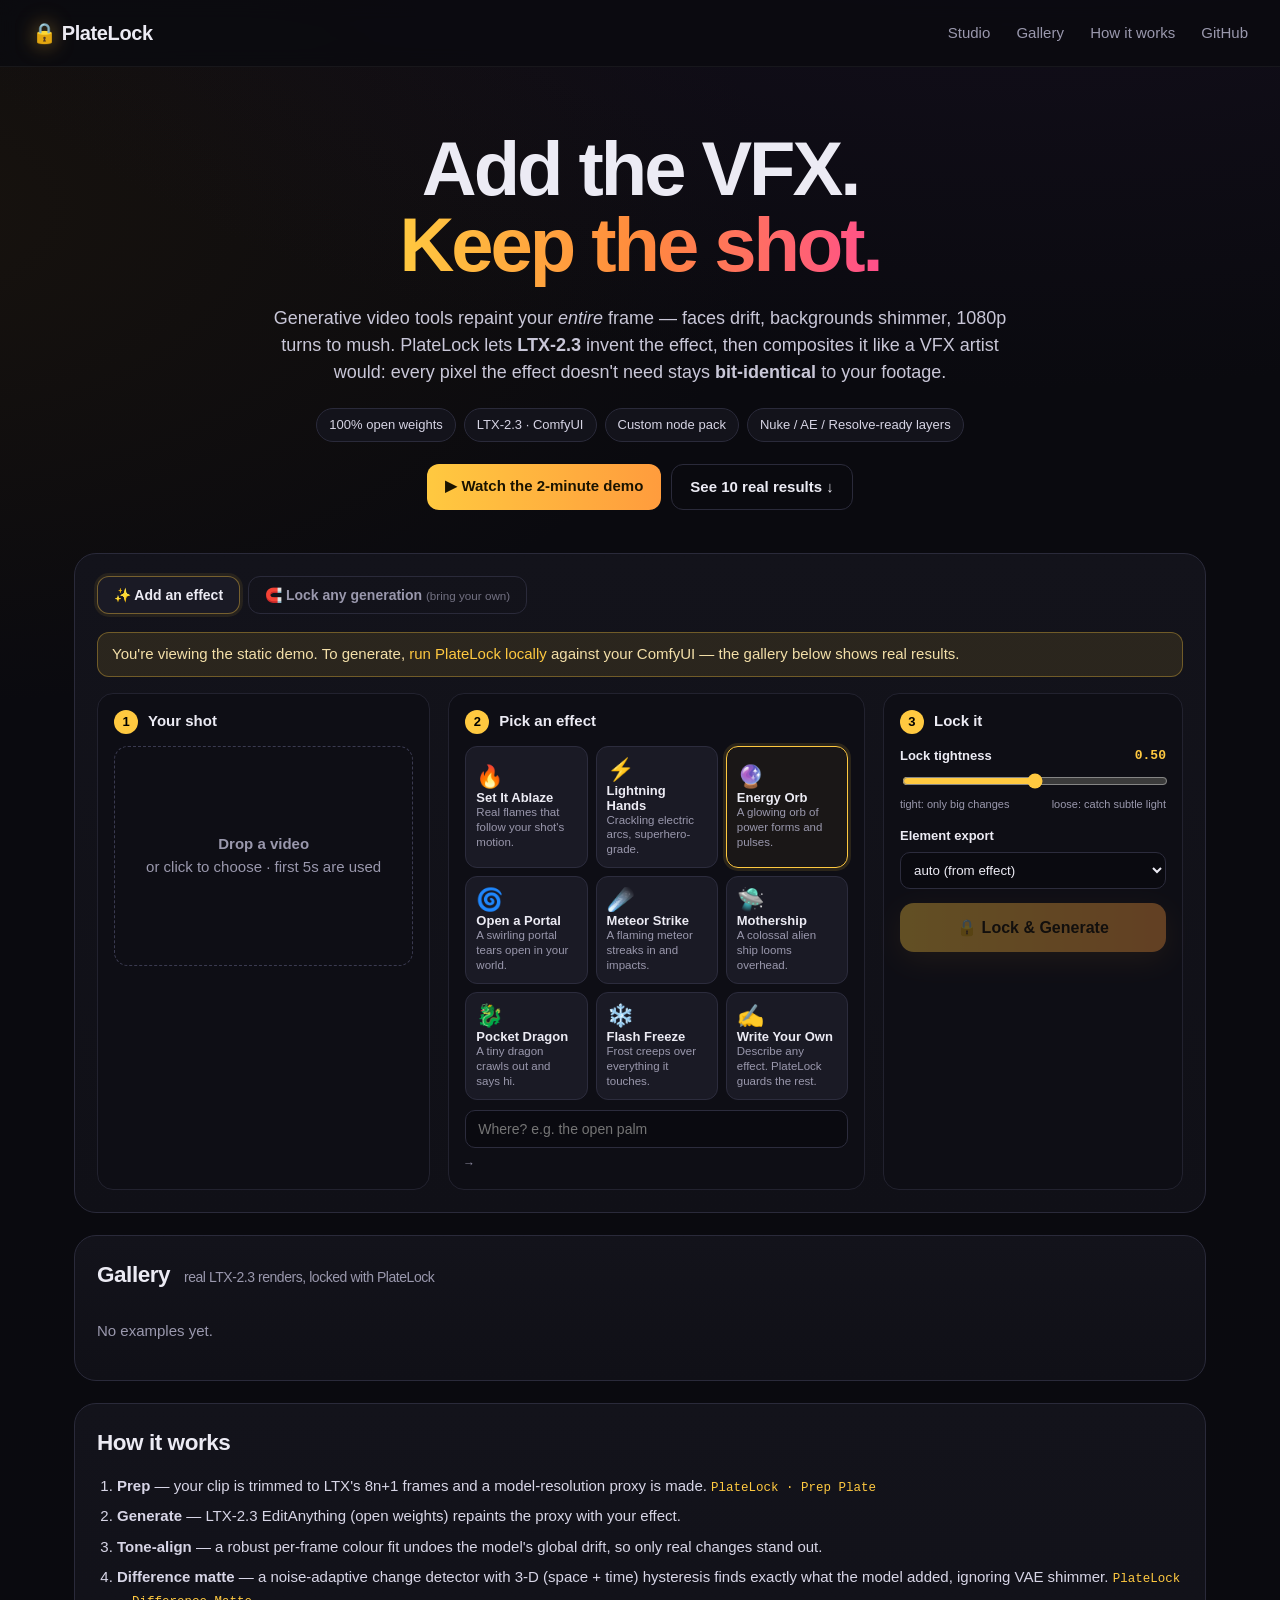
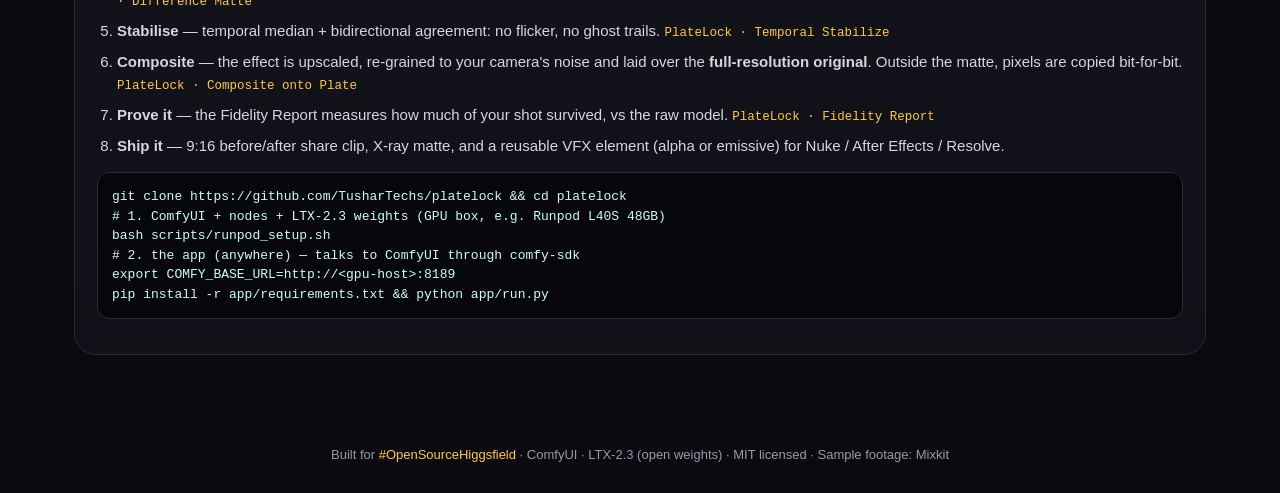
==== app/web/index.html @ 761c7132 "PlateLock: plate-preserving generative VFX for ComfyUI + LTX-2.3 - comfyui-platelock: 11 nodes (diff" ====
<!doctype html>
<html lang="en">
<head>
  <meta charset="utf-8" />
  <meta name="viewport" content="width=device-width, initial-scale=1" />
  <title>PlateLock — Add the VFX. Keep the shot.</title>
  <meta name="description" content="Open-source generative VFX on ComfyUI + LTX-2.3. Effects are composited onto your original footage; every pixel the effect doesn't need stays bit-identical." />
  <link rel="stylesheet" href="style.css" />
  <link rel="icon" href="data:image/svg+xml,<svg xmlns='http://www.w3.org/2000/svg' viewBox='0 0 100 100'><text y='.9em' font-size='90'>🔒</text></svg>" />
</head>
<body>
  <header class="top">
    <div class="brand"><span class="lock">🔒</span> PlateLock</div>
    <nav>
      <a href="#studio">Studio</a>
      <a href="#gallery">Gallery</a>
      <a href="#how">How it works</a>
      <a href="https://github.com/TusharTechs/platelock" id="gh-link" target="_blank" rel="noopener">GitHub</a>
    </nav>
  </header>

  <section class="hero">
    <h1>Add the VFX.<br /><span class="accent">Keep the shot.</span></h1>
    <p class="sub">Generative video tools repaint your <em>entire</em> frame — faces drift, backgrounds shimmer, 1080p turns to mush.
      PlateLock lets <b>LTX-2.3</b> invent the effect, then composites it like a VFX artist would:
      every pixel the effect doesn't need stays <b>bit-identical</b> to your footage.</p>
    <div class="badges">
      <span class="badge">100% open weights</span>
      <span class="badge">LTX-2.3 · ComfyUI</span>
      <span class="badge">Custom node pack</span>
      <span class="badge">Nuke / AE / Resolve-ready layers</span>
    </div>
    <p class="cta"><a class="watch" href="https://tushartechs.github.io/platelock/platelock_demo.mp4" target="_blank" rel="noopener">▶ Watch the 2-minute demo</a>
      <a class="watch ghost" href="#gallery">See 10 real results ↓</a></p>
  </section>

  <main>
    <!-- ================= STUDIO ================= -->
    <section id="studio" class="card studio">
      <div class="tabs" role="tablist">
        <button class="tab active" data-mode="fx">✨ Add an effect</button>
        <button class="tab" data-mode="lock">🧲 Lock any generation <small>(bring your own)</small></button>
      </div>

      <div class="offline-note hidden" id="offline-note">
        You're viewing the static demo. To generate, <a href="#how">run PlateLock locally</a> against your ComfyUI — the gallery below shows real results.
      </div>

      <div class="steps">
        <div class="step">
          <div class="step-h"><span class="n">1</span> Your shot</div>
          <label class="drop" id="drop-plate">
            <input type="file" accept="video/*" id="file-plate" hidden />
            <video id="prev-plate" muted loop playsinline class="hidden"></video>
            <div class="drop-msg"><b>Drop a video</b><br />or click to choose · first <span class="maxs">5</span>s are used</div>
          </label>
        </div>

        <div class="step mode-fx">
          <div class="step-h"><span class="n">2</span> Pick an effect</div>
          <div class="presets" id="presets"></div>
          <input id="subject" class="text" placeholder="Where? e.g. the open palm" />
          <div class="prompt-preview" id="prompt-preview"></div>
        </div>

        <div class="step mode-lock hidden">
          <div class="step-h"><span class="n">2</span> The generated version</div>
          <label class="drop" id="drop-gen">
            <input type="file" accept="video/*" id="file-gen" hidden />
            <video id="prev-gen" muted loop playsinline class="hidden"></video>
            <div class="drop-msg"><b>Drop the AI-edited clip</b><br />from any video-to-video model</div>
          </label>
        </div>

        <div class="step">
          <div class="step-h"><span class="n">3</span> Lock it</div>
          <div class="ctl">
            <label>Lock tightness <output id="sens-out">0.50</output></label>
            <input type="range" id="sens" min="0" max="1" step="0.05" value="0.5" />
            <div class="hint"><span>tight: only big changes</span><span>loose: catch subtle light</span></div>
          </div>
          <div class="ctl">
            <label>Element export</label>
            <select id="element">
              <option value="">auto (from effect)</option>
              <option value="alpha">alpha — comp "over"</option>
              <option value="emissive">emissive — comp "screen/add"</option>
            </select>
          </div>
          <button class="go" id="go" disabled>🔒 Lock &amp; Generate</button>
          <div class="status hidden" id="status">
            <div class="bar"><i id="bar"></i></div>
            <div class="msg" id="msg"></div>
          </div>
        </div>
      </div>
    </section>

    <!-- ================= RESULT ================= -->
    <section id="result" class="card result hidden">
      <div class="result-head">
        <h2 id="result-title">Result</h2>
        <div class="seg" id="left-seg">
          <span>Left</span>
          <button data-left="original" class="on">Original</button>
          <button data-left="raw">Raw LTX</button>
        </div>
        <div class="seg" id="right-seg">
          <span>Right</span>
          <button data-right="comp" class="on">PlateLock</button>
          <button data-right="xray">X-Ray</button>
          <button data-right="element">VFX element</button>
          <button data-right="raw">Raw LTX</button>
        </div>
      </div>

      <div class="result-prompt" id="result-prompt"></div>
      <div class="compare" id="compare">
        <video id="v-right" muted loop playsinline></video>
        <video id="v-left" muted loop playsinline></video>
        <div class="handle" id="handle"><span>⟷</span></div>
        <div class="tag l" id="tag-l">ORIGINAL</div>
        <div class="tag r" id="tag-r">PLATELOCK</div>
      </div>
      <div class="transport">
        <button id="play">⏯</button>
        <button id="zoom" title="Zoom to inspect detail">🔍 1×</button>
        <span class="tip">Drag the divider. Try <b>Left: Raw LTX</b> vs <b>Right: PlateLock</b> and zoom in.</span>
      </div>

      <div class="fidelity" id="fidelity"></div>

      <div class="downloads" id="downloads"></div>
    </section>

    <!-- ================= GALLERY ================= -->
    <section id="gallery" class="card">
      <h2>Gallery <small>real LTX-2.3 renders, locked with PlateLock</small></h2>
      <div class="gallery" id="gallery-grid"><p class="muted">Loading examples…</p></div>
    </section>

    <!-- ================= HOW ================= -->
    <section id="how" class="card how">
      <h2>How it works</h2>
      <ol class="pipeline">
        <li><b>Prep</b> — your clip is trimmed to LTX's 8n+1 frames and a model-resolution proxy is made. <i>PlateLock · Prep Plate</i></li>
        <li><b>Generate</b> — LTX-2.3 EditAnything (open weights) repaints the proxy with your effect.</li>
        <li><b>Tone-align</b> — a robust per-frame colour fit undoes the model's global drift, so only real changes stand out.</li>
        <li><b>Difference matte</b> — a noise-adaptive change detector with 3-D (space + time) hysteresis finds exactly what the model added, ignoring VAE shimmer. <i>PlateLock · Difference Matte</i></li>
        <li><b>Stabilise</b> — temporal median + bidirectional agreement: no flicker, no ghost trails. <i>PlateLock · Temporal Stabilize</i></li>
        <li><b>Composite</b> — the effect is upscaled, re-grained to your camera's noise and laid over the <b>full-resolution original</b>. Outside the matte, pixels are copied bit-for-bit. <i>PlateLock · Composite onto Plate</i></li>
        <li><b>Prove it</b> — the Fidelity Report measures how much of your shot survived, vs the raw model. <i>PlateLock · Fidelity Report</i></li>
        <li><b>Ship it</b> — 9:16 before/after share clip, X-ray matte, and a reusable VFX element (alpha or emissive) for Nuke / After Effects / Resolve.</li>
      </ol>
      <pre class="code">git clone https://github.com/TusharTechs/platelock && cd platelock
# 1. ComfyUI + nodes + LTX-2.3 weights (GPU box, e.g. Runpod L40S 48GB)
bash scripts/runpod_setup.sh
# 2. the app (anywhere) — talks to ComfyUI through comfy-sdk
export COMFY_BASE_URL=http://&lt;gpu-host&gt;:8189
pip install -r app/requirements.txt && python app/run.py</pre>
    </section>
  </main>

  <footer>
    Built for <a href="https://comfy.org/open-source-higgsfield" target="_blank" rel="noopener">#OpenSourceHiggsfield</a> ·
    ComfyUI · LTX-2.3 (open weights) · MIT licensed · Sample footage: Mixkit
  </footer>

  <script src="app.js"></script>
</body>
</html>
---- app/web/style.css ----
:root {
  --bg: #0a0a0f;
  --panel: #13131b;
  --panel2: #1a1a25;
  --line: #2a2a3a;
  --text: #ecebf4;
  --muted: #9a98ad;
  --gold: #ffc940;
  --pink: #ff4f8b;
  --cyan: #4fe3ff;
  --r: 16px;
}
* { box-sizing: border-box; }
html { scroll-behavior: smooth; }
body {
  margin: 0; background: var(--bg); color: var(--text);
  font: 15px/1.5 ui-sans-serif, -apple-system, "Segoe UI", Inter, Roboto, sans-serif;
  background-image: radial-gradient(1200px 600px at 80% -10%, #2b1a3d55, transparent),
                    radial-gradient(900px 500px at -10% 10%, #3d2a0a44, transparent);
}
a { color: var(--gold); text-decoration: none; }
.hidden { display: none !important; }
.muted { color: var(--muted); }

.top { display: flex; align-items: center; justify-content: space-between; padding: 18px 32px; position: sticky; top: 0; z-index: 10;
  background: #0a0a0fcc; backdrop-filter: blur(10px); border-bottom: 1px solid #ffffff0d; }
.brand { font-weight: 800; font-size: 20px; letter-spacing: -.02em; }
.brand .lock { filter: drop-shadow(0 0 10px #ffc94088); }
nav a { color: var(--muted); margin-left: 22px; font-weight: 500; }
nav a:hover { color: var(--text); }

.hero { max-width: 980px; margin: 0 auto; padding: 64px 24px 28px; text-align: center; }
.hero h1 { font-size: clamp(40px, 7vw, 76px); line-height: 1; letter-spacing: -.04em; margin: 0 0 22px; }
.accent { background: linear-gradient(90deg, var(--gold), #ff8a3d 50%, var(--pink)); -webkit-background-clip: text; background-clip: text; color: transparent; }
.sub { color: #c9c7d8; font-size: 18px; max-width: 760px; margin: 0 auto 22px; }
.badges { display: flex; gap: 8px; justify-content: center; flex-wrap: wrap; }
.badge { border: 1px solid var(--line); background: var(--panel); padding: 6px 12px; border-radius: 99px; font-size: 13px; color: #d6d4e4; }

main { max-width: 1180px; margin: 0 auto; padding: 0 24px 60px; display: grid; gap: 22px; }
.card { background: linear-gradient(180deg, var(--panel), #101017); border: 1px solid var(--line); border-radius: 22px; padding: 22px; }
h2 { margin: 0 0 14px; letter-spacing: -.02em; }
h2 small { color: var(--muted); font-weight: 400; font-size: 14px; margin-left: 8px; }

.tabs { display: flex; gap: 8px; margin-bottom: 18px; }
.tab { background: transparent; border: 1px solid var(--line); color: var(--muted); padding: 10px 16px; border-radius: 12px; cursor: pointer; font-weight: 600; font-size: 14px; }
.tab small { font-weight: 400; opacity: .7; }
.tab.active { background: var(--panel2); color: var(--text); border-color: #ffc94066; box-shadow: 0 0 0 3px #ffc94014; }
.offline-note { background: #ffc9401a; border: 1px solid #ffc94055; padding: 10px 14px; border-radius: 12px; margin-bottom: 16px; color: #f3dfa8; }

.steps { display: grid; grid-template-columns: 1fr 1.25fr 0.9fr; gap: 18px; }
@media (max-width: 960px) { .steps { grid-template-columns: 1fr; } }
.step { background: #0e0e15; border: 1px solid #22222f; border-radius: var(--r); padding: 16px; }
.step-h { font-weight: 700; margin-bottom: 12px; display: flex; align-items: center; gap: 10px; }
.step-h .n { width: 24px; height: 24px; border-radius: 50%; display: grid; place-items: center; background: var(--gold); color: #000; font-size: 13px; }

.drop { display: grid; place-items: center; min-height: 220px; border: 1.5px dashed #3a3a50; border-radius: 14px; cursor: pointer; position: relative; overflow: hidden; text-align: center; color: var(--muted); transition: .2s; }
.drop:hover, .drop.over { border-color: var(--gold); background: #ffc9400a; }
.drop video { position: absolute; inset: 0; width: 100%; height: 100%; object-fit: cover; }
.drop video:not(.hidden) + .drop-msg { display: none; }

.presets { display: grid; grid-template-columns: repeat(3, 1fr); gap: 8px; margin-bottom: 10px; }
.preset { background: var(--panel2); border: 1px solid #2c2c3d; border-radius: 12px; padding: 10px; cursor: pointer; text-align: left; color: var(--text); transition: .15s; }
.preset:hover { transform: translateY(-1px); border-color: #4a4a66; }
.preset.on { border-color: var(--gold); box-shadow: 0 0 0 3px #ffc9401f; background: #ffc9400d; }
.preset .e { font-size: 22px; }
.preset .t { font-weight: 700; font-size: 13px; }
.preset .b { color: var(--muted); font-size: 11.5px; line-height: 1.3; }
.text { width: 100%; background: #0a0a10; border: 1px solid #2c2c3d; color: var(--text); border-radius: 10px; padding: 10px 12px; font-size: 14px; }
.prompt-preview { margin-top: 8px; font: 12px/1.4 ui-monospace, SFMono-Regular, Menlo, monospace; color: #8f8da3; }

.ctl { margin-bottom: 14px; }
.ctl label { display: flex; justify-content: space-between; font-weight: 600; font-size: 13px; margin-bottom: 6px; }
.ctl output { color: var(--gold); font-family: ui-monospace, monospace; }
.ctl input[type=range] { width: 100%; accent-color: var(--gold); }
.ctl select { width: 100%; background: #0a0a10; color: var(--text); border: 1px solid #2c2c3d; border-radius: 10px; padding: 9px; }
.hint { display: flex; justify-content: space-between; font-size: 11px; color: var(--muted); }
.go { width: 100%; padding: 15px; border: 0; border-radius: 14px; font-weight: 800; font-size: 16px; cursor: pointer; color: #1a1300;
  background: linear-gradient(90deg, var(--gold), #ff9c3d); box-shadow: 0 8px 30px #ffb34033; transition: .15s; }
.go:hover:not(:disabled) { transform: translateY(-1px); box-shadow: 0 10px 40px #ffb34055; }
.go:disabled { opacity: .35; cursor: not-allowed; }
.status { margin-top: 14px; }
.bar { height: 6px; background: #22222f; border-radius: 9px; overflow: hidden; }
.bar i { display: block; height: 100%; width: 0; background: linear-gradient(90deg, var(--gold), var(--pink)); transition: width .4s; }
.msg { font-size: 13px; color: #cfcde0; margin-top: 8px; min-height: 20px; }

.result-head { display: flex; flex-wrap: wrap; gap: 12px; align-items: center; margin-bottom: 14px; }
.result-head h2 { margin: 0 auto 0 0; }
.seg { display: flex; align-items: center; gap: 4px; background: #0e0e15; border: 1px solid var(--line); border-radius: 12px; padding: 4px; }
.seg span { color: var(--muted); font-size: 12px; padding: 0 6px; }
.seg button { background: transparent; color: var(--muted); border: 0; padding: 6px 10px; border-radius: 8px; cursor: pointer; font-weight: 600; font-size: 13px; }
.seg button.on { background: var(--panel2); color: var(--text); box-shadow: inset 0 0 0 1px #ffc94055; }

.compare { position: relative; aspect-ratio: 16/9; background: #000; border-radius: 16px; overflow: hidden; user-select: none; cursor: ew-resize; }
.compare video { position: absolute; inset: 0; width: 100%; height: 100%; object-fit: contain; transform-origin: center; transition: transform .25s; }
#v-left { clip-path: inset(0 50% 0 0); }
.handle { position: absolute; top: 0; bottom: 0; left: 50%; width: 2px; background: #fff; box-shadow: 0 0 18px #fff8; transform: translateX(-1px); }
.handle span { position: absolute; top: 50%; left: 50%; transform: translate(-50%, -50%); background: #fff; color: #000; border-radius: 99px; padding: 4px 9px; font-weight: 800; font-size: 13px; }
.tag { position: absolute; top: 12px; font: 700 11px/1 ui-monospace, monospace; letter-spacing: .12em; background: #000a; padding: 6px 8px; border-radius: 6px; }
.tag.l { left: 12px; } .tag.r { right: 12px; color: var(--gold); }
.transport { display: flex; gap: 10px; align-items: center; margin: 10px 0 18px; }
.transport button { background: var(--panel2); border: 1px solid var(--line); color: var(--text); border-radius: 10px; padding: 7px 12px; cursor: pointer; }
.tip { color: var(--muted); font-size: 13px; }

.fidelity { display: grid; grid-template-columns: 1.3fr 1fr 1fr; gap: 12px; }
@media (max-width: 860px) { .fidelity { grid-template-columns: 1fr; } }
.stat { background: #0e0e15; border: 1px solid var(--line); border-radius: 14px; padding: 16px; }
.stat .big { font-size: 40px; font-weight: 800; letter-spacing: -.03em; }
.stat .big.gold { color: var(--gold); }
.stat .big.pink { color: var(--pink); }
.stat .lbl { color: var(--muted); font-size: 13px; }
.downloads { display: flex; flex-wrap: wrap; gap: 8px; margin-top: 16px; }
.downloads a { border: 1px solid var(--line); background: var(--panel2); padding: 8px 12px; border-radius: 10px; color: var(--text); font-size: 13px; }
.downloads a:hover { border-color: var(--gold); }

.gallery { display: grid; grid-template-columns: repeat(auto-fill, minmax(260px, 1fr)); gap: 14px; }
.g-item { background: #0e0e15; border: 1px solid var(--line); border-radius: 14px; overflow: hidden; cursor: pointer; transition: .15s; }
.g-item:hover { transform: translateY(-2px); border-color: #ffc94077; }
.g-item video { width: 100%; aspect-ratio: 16/9; object-fit: cover; display: block; background: #000; }
.g-item .cap { padding: 10px 12px; }
.g-item .cap b { display: block; }
.g-item .cap span { color: var(--muted); font-size: 12.5px; }
.g-item .pct { float: right; color: var(--gold); font: 700 12px ui-monospace, monospace; }

.pipeline { padding-left: 20px; color: #d7d5e6; }
.pipeline li { margin: 8px 0; }
.pipeline i { color: var(--gold); font-style: normal; font-size: 12.5px; font-family: ui-monospace, monospace; }
.code { background: #07070b; border: 1px solid var(--line); border-radius: 12px; padding: 14px; overflow: auto; font-size: 13px; color: #cfe; }
footer { text-align: center; color: var(--muted); padding: 30px; font-size: 13px; }
.result-prompt { font: 12.5px/1.4 ui-monospace, monospace; color: var(--muted); margin: -4px 0 12px; }
.cta { margin-top: 22px; display: flex; gap: 10px; justify-content: center; flex-wrap: wrap; }
.watch { padding: 11px 18px; border-radius: 12px; font-weight: 800; color: #1a1300; background: linear-gradient(90deg, var(--gold), #ff9c3d); }
.watch.ghost { background: transparent; color: var(--text); border: 1px solid var(--line); font-weight: 600; }
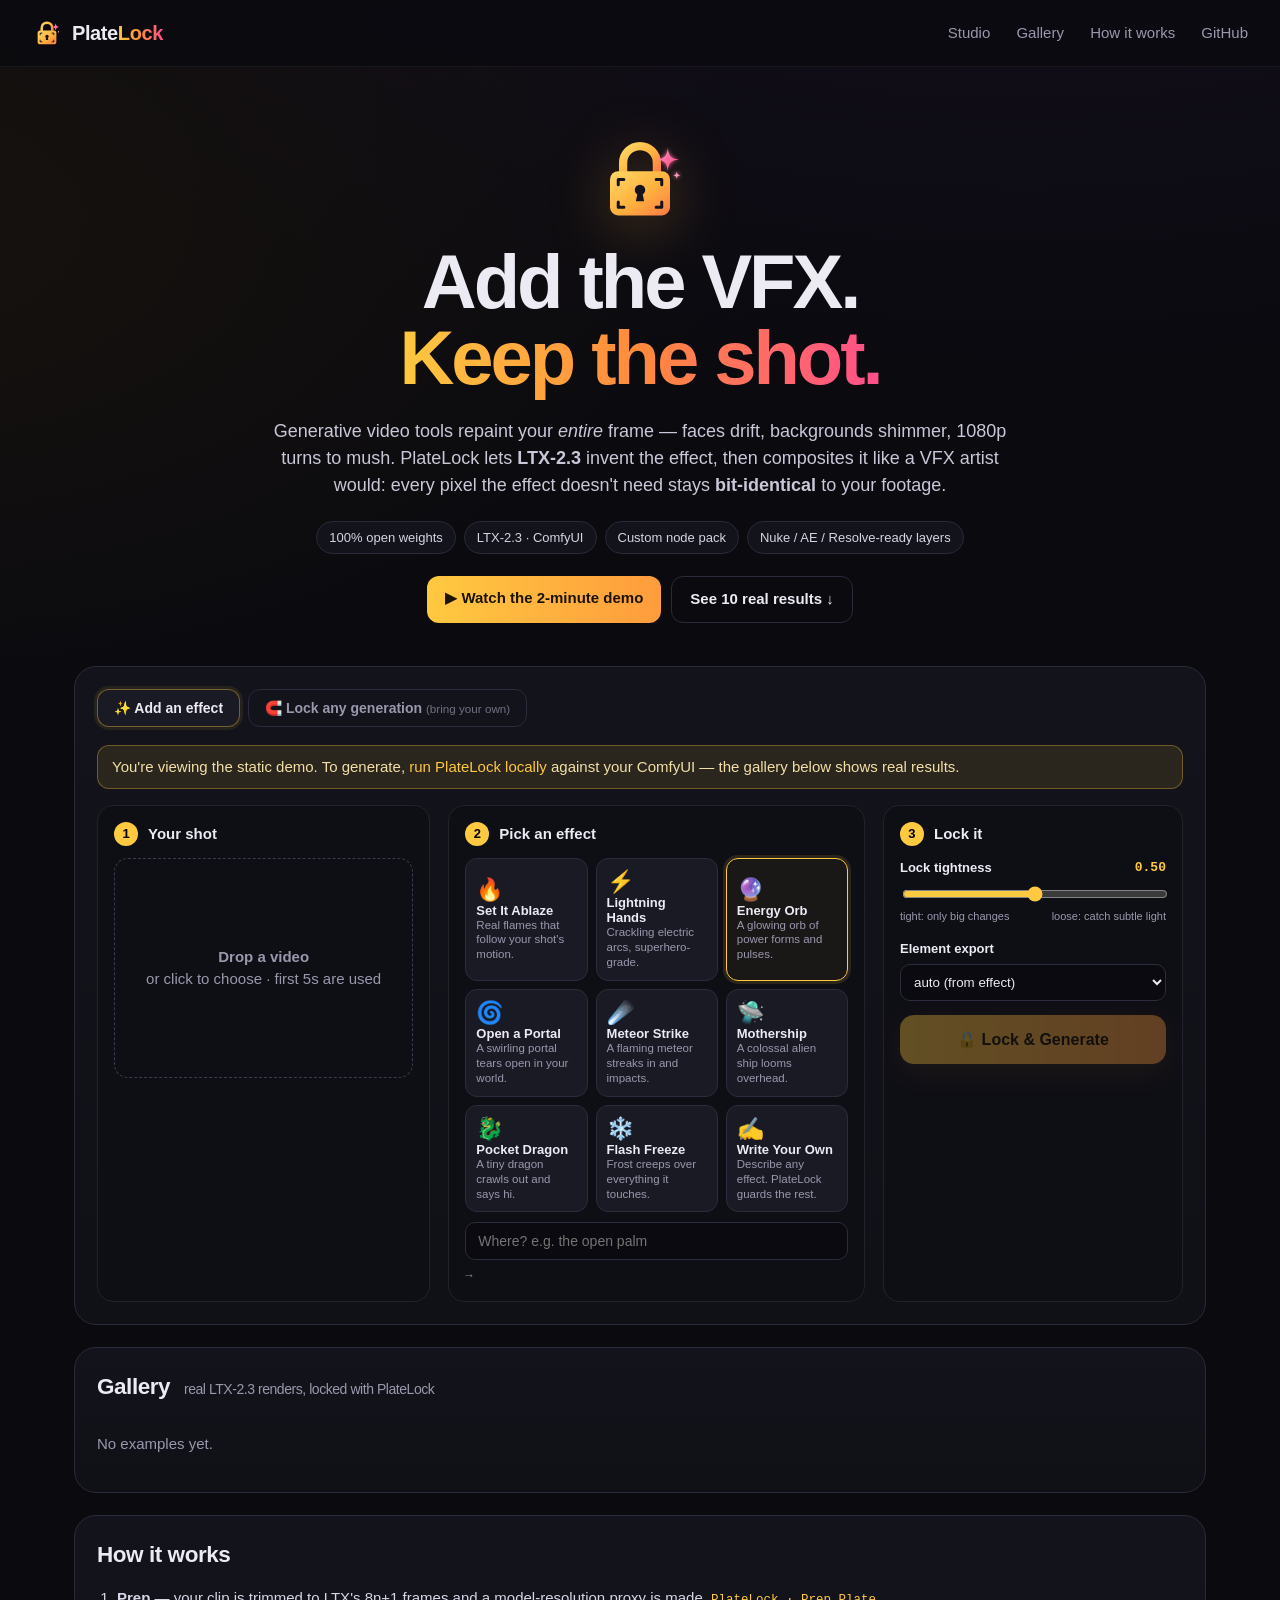
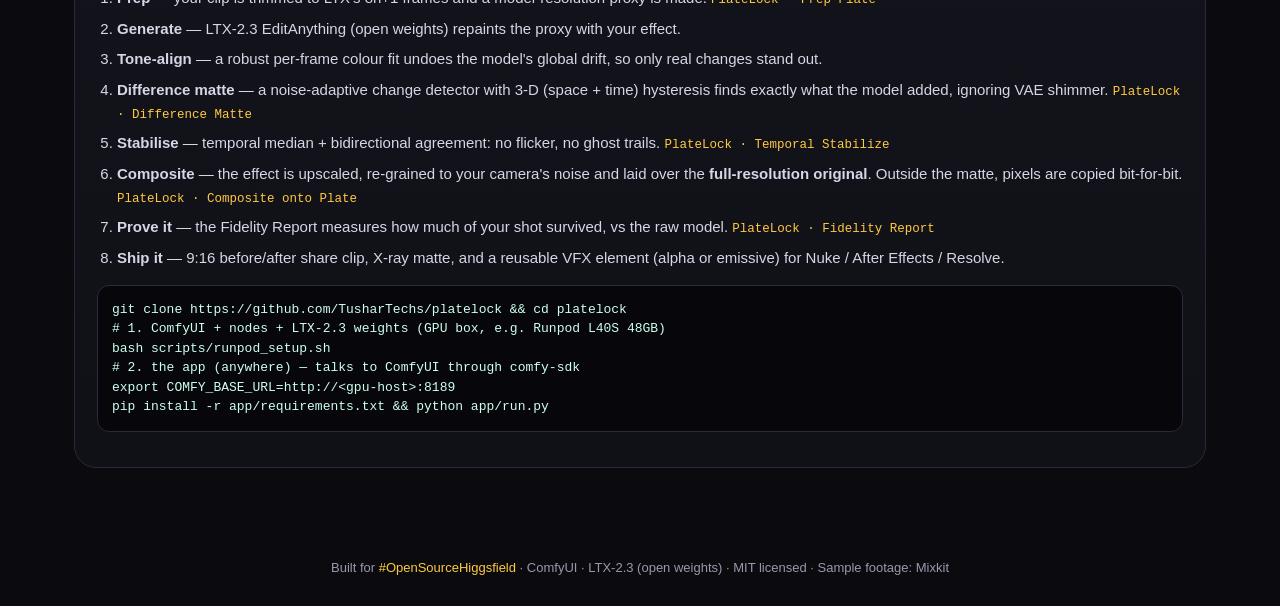
==== commit 5eeee2d2: "Brand identity, sound design, and fixes - PlateLock logo (mark, lockup, social preview) across app, " ====
--- a/app/web/index.html
+++ b/app/web/index.html
@@ -6,11 +6,12 @@
   <title>PlateLock — Add the VFX. Keep the shot.</title>
   <meta name="description" content="Open-source generative VFX on ComfyUI + LTX-2.3. Effects are composited onto your original footage; every pixel the effect doesn't need stays bit-identical." />
   <link rel="stylesheet" href="style.css" />
-  <link rel="icon" href="data:image/svg+xml,<svg xmlns='http://www.w3.org/2000/svg' viewBox='0 0 100 100'><text y='.9em' font-size='90'>🔒</text></svg>" />
+  <link rel="icon" type="image/svg+xml" href="logo.svg" />
+  <meta property="og:image" content="https://tushartechs.github.io/platelock/social-preview.png" />
 </head>
 <body>
   <header class="top">
-    <div class="brand"><span class="lock">🔒</span> PlateLock</div>
+    <div class="brand"><img src="logo.svg" alt="" class="mark" /><span>Plate<span class="accent">Lock</span></span></div>
     <nav>
       <a href="#studio">Studio</a>
       <a href="#gallery">Gallery</a>
@@ -20,6 +21,7 @@
   </header>
 
   <section class="hero">
+    <img src="logo.svg" alt="PlateLock logo" class="hero-mark" />
     <h1>Add the VFX.<br /><span class="accent">Keep the shot.</span></h1>
     <p class="sub">Generative video tools repaint your <em>entire</em> frame — faces drift, backgrounds shimmer, 1080p turns to mush.
       PlateLock lets <b>LTX-2.3</b> invent the effect, then composites it like a VFX artist would:
--- a/app/web/style.css
+++ b/app/web/style.css
@@ -130,3 +130,6 @@
 .cta { margin-top: 22px; display: flex; gap: 10px; justify-content: center; flex-wrap: wrap; }
 .watch { padding: 11px 18px; border-radius: 12px; font-weight: 800; color: #1a1300; background: linear-gradient(90deg, var(--gold), #ff9c3d); }
 .watch.ghost { background: transparent; color: var(--text); border: 1px solid var(--line); font-weight: 600; }
+.brand { display: flex; align-items: center; gap: 10px; }
+.brand .mark { width: 30px; height: 30px; }
+.hero-mark { width: 96px; height: 96px; margin-bottom: 10px; filter: drop-shadow(0 10px 30px #ffb13d44); }
